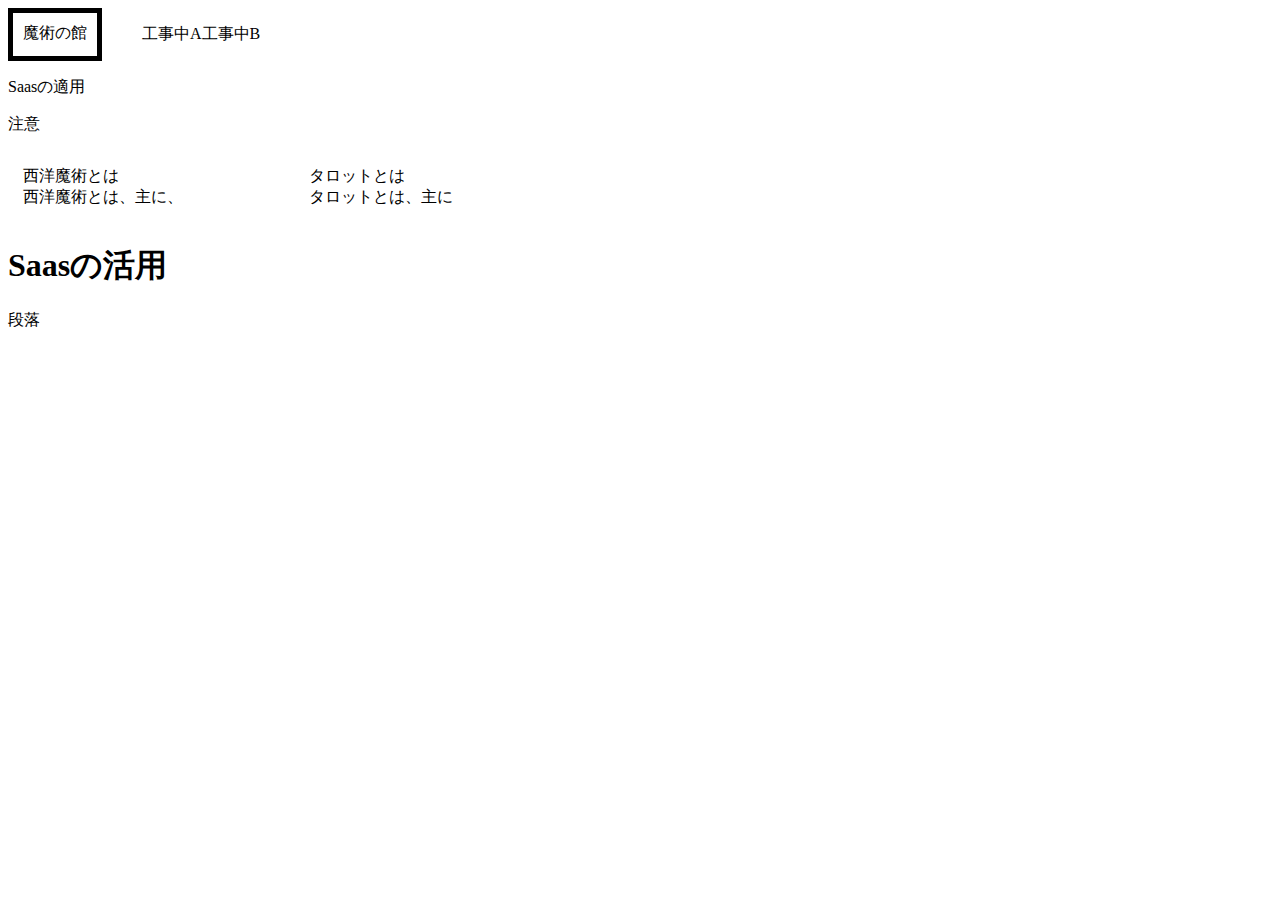
==== Lesson-Saas/index.html @ f39ef0e7 "SaasでWebページの下書きを作った" ====
<!DOCTYPE html>
<html lang="en">
<head>
    <meta charset="UTF-8">
    <meta name="viewport" content="width=device-width, initial-scale=1.0">
    <link rel ="stylesheet" href="main.css">
    <title>Saas活用</title>
</head>
<body class="top">
    <div id="parent">
    <div id="main">
        <section>
            <header>
                <div class="header_icon changing">魔術の館</div>
                <ul id="header_nav">
                <li>工事中A</li>
                <li>工事中B</li>
                </ul>
            </header>
            <p>Saasの適用</p>
            <p class="notes">注意</p>
            <div class="card_area_A">
                <div class="card_parent">
                    <div class="card_title">西洋魔術とは</div>
                    <div class="card_body">西洋魔術とは、主に、</div>
                </div>
                <div class="card_parent">
                    <div class="card_title">タロットとは</div>
                    <div class="card_body">タロットとは、主に</div>
                </div>       
            </div>
        </section>
        <section>
            <h1>Saasの活用</h1>
            <p>段落</p>
        </section>
    </div>
    <div id="side">
        <p>side</p>
    </div>
    </div>

</body>
</html>
---- Lesson-Saas/main.css ----
header {
  display: flex;
}

#parent {
  display: flex;
}

#side {
  width: 300 px;
}
body.top #side {
  display: none;
}

.header_icon {
  border: 5px solid;
  padding: 10px;
  display: inline-block;
}
.header_icon.changing:hover {
  box-shadow: 0 0 10px black;
  transform: rotate(30deg);
}

.card_area_A {
  display: flex;
}
.card_area_A .card_parent {
  width: 20vw;
  margin: 10px;
  padding: 5px;
}
.card_area_A .card_parent .card_title {
  width: 100%;
}
.card_area_A .card_parent .card_body {
  width: 100%;
}

#header_nav {
  display: flex;
  list-style: none;
}/*# sourceMappingURL=main.css.map */
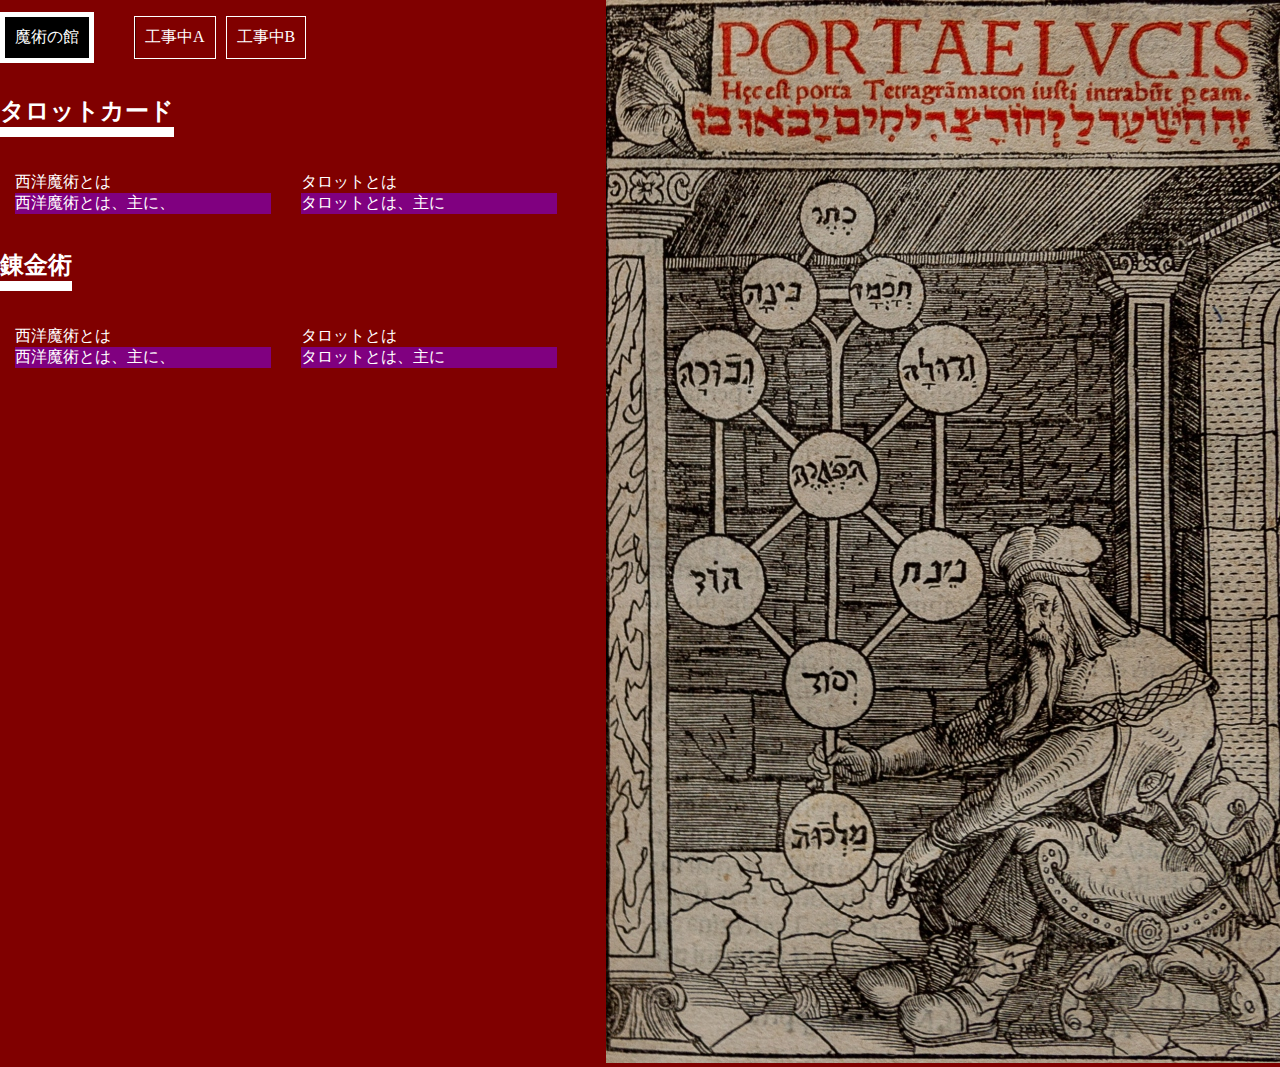
==== commit 80d7eb08: "骨組み" ====
--- a/Lesson-Saas/index.html
+++ b/Lesson-Saas/index.html
@@ -9,16 +9,16 @@
 <body class="top">
     <div id="parent">
     <div id="main">
-        <section>
+     
             <header>
                 <div class="header_icon changing">魔術の館</div>
                 <ul id="header_nav">
-                <li>工事中A</li>
-                <li>工事中B</li>
+                    <li class="slide-bg"><span></span><a>工事中A</a></li>
+                    <li class="slide-bg"><span></span><a>工事中B</a></li>
                 </ul>
             </header>
-            <p>Saasの適用</p>
-            <p class="notes">注意</p>
+            <section>
+            <h2>タロットカード</h2>
             <div class="card_area_A">
                 <div class="card_parent">
                     <div class="card_title">西洋魔術とは</div>
@@ -29,14 +29,24 @@
                     <div class="card_body">タロットとは、主に</div>
                 </div>       
             </div>
-        </section>
+            </section>
         <section>
-            <h1>Saasの活用</h1>
-            <p>段落</p>
+            <h2>錬金術</h1>
+                <div class="card_area_A">
+                    <div class="card_parent">
+                        <div class="card_title">西洋魔術とは</div>
+                        <div class="card_body">西洋魔術とは、主に、</div>
+                    </div>
+                    <div class="card_parent">
+                        <div class="card_title">タロットとは</div>
+                        <div class="card_body">タロットとは、主に</div>
+                    </div>       
+                </div>
+                </section>
         </section>
     </div>
     <div id="side">
-        <p>side</p>
+        <img src="header_img.jpg">
     </div>
     </div>
 
--- a/Lesson-Saas/main.css
+++ b/Lesson-Saas/main.css
@@ -1,22 +1,37 @@
+body {
+  margin: 0;
+  padding: 0;
+  background-color: #800000;
+  color: white;
+}
+
+#side {
+  width: 50vw;
+}
+
 header {
   display: flex;
+  align-items: center;
 }
 
 #parent {
   display: flex;
 }
 
+#main {
+  flex-grow: 1;
+}
+
 #side {
-  width: 300 px;
-}
-body.top #side {
-  display: none;
+  flex-grow: 1;
 }
 
 .header_icon {
   border: 5px solid;
   padding: 10px;
   display: inline-block;
+  background-color: black;
+  color: white;
 }
 .header_icon.changing:hover {
   box-shadow: 0 0 10px black;
@@ -36,9 +51,46 @@
 }
 .card_area_A .card_parent .card_body {
   width: 100%;
+  background-color: purple;
 }
 
 #header_nav {
   display: flex;
   list-style: none;
+  transition: all 0.3s;
+}
+#header_nav li {
+  margin-right: 10px;
+  padding: 10px;
+  border: 1px solid;
+}
+#header_nav li.slide-bg {
+  position: relative;
+  overflow: hidden;
+  z-index: 1;
+}
+#header_nav li.slide-bg span {
+  display: inline-block;
+  width: 100%;
+  height: 100%;
+  background-color: black;
+  position: absolute;
+  top: 0;
+  left: 0;
+  transform: translateX(-100%);
+  transition: transform 0.3s;
+  z-index: -1;
+}
+#header_nav li.slide-bg:hover a {
+  color: white;
+}
+#header_nav li.slide-bg:hover span {
+  transform: none;
+}
+
+h2 {
+  display: inline-block;
+  border-bottom: 10px solid;
+  border-color: white;
+  color: white;
 }/*# sourceMappingURL=main.css.map */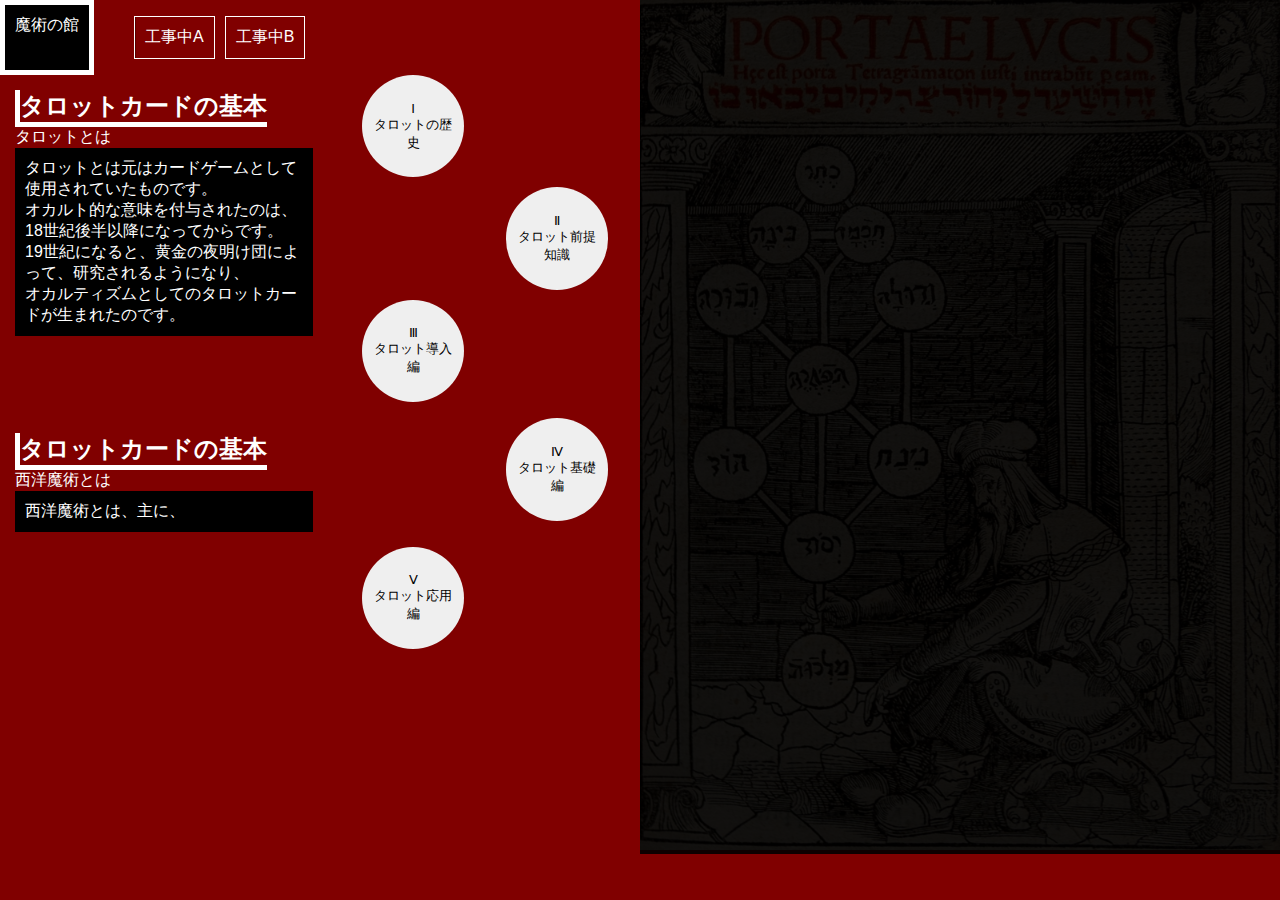
==== commit 0ad051ed: "Saas練習" ====
--- a/Lesson-Saas/index.html
+++ b/Lesson-Saas/index.html
@@ -5,50 +5,73 @@
     <meta name="viewport" content="width=device-width, initial-scale=1.0">
     <link rel ="stylesheet" href="main.css">
     <title>Saas活用</title>
+    
 </head>
-<body class="top">
-    <div id="parent">
-    <div id="main">
+<body id="top">
+   
+    
      
-            <header>
-                <div class="header_icon changing">魔術の館</div>
-                <ul id="header_nav">
-                    <li class="slide-bg"><span></span><a>工事中A</a></li>
-                    <li class="slide-bg"><span></span><a>工事中B</a></li>
-                </ul>
-            </header>
+           
+            <div id="parent">
+                <div id="main">
+                    <header>
+                        <div class="header_icon changing">魔術の館</div>
+                        <ul id="header_nav">
+                            <li class="slide-bg"><span></span><a>工事中A</a></li>
+                            <li class="slide-bg"><span></span><a>工事中B</a></li>
+                        </ul>
+                    </header>
             <section>
-            <h2>タロットカード</h2>
+            
             <div class="card_area_A">
+                
                 <div class="card_parent">
-                    <div class="card_title">西洋魔術とは</div>
-                    <div class="card_body">西洋魔術とは、主に、</div>
-                </div>
-                <div class="card_parent">
-                    <div class="card_title">タロットとは</div>
-                    <div class="card_body">タロットとは、主に</div>
-                </div>       
+                    <h2>タロットカードの基本</h2>
+                    <div class="card_title">タロットとは
+                    </div>
+                    <div class="card_body">タロットとは元はカードゲームとして使用されていたものです。<br>
+                    オカルト的な意味を付与されたのは、18世紀後半以降になってからです。<br>
+                    19世紀になると、黄金の夜明け団によって、研究されるようになり、<br>
+                    オカルティズムとしてのタロットカードが生まれたのです。</div>
+                </div>     
+                <div class="parent_circle_buttons">
+                    <button class="circle">I<br>タロットの歴史</button>
+                    <button class="empty"></button>
+                    <button class="empty"></button>
+                    <button class="circle">Ⅱ<br>タロット前提知識</button>
+                    <button class="circle">Ⅲ<br>タロット導入編</button>
+                    <button class="empty"></button>
+                    <button class="empty"></button>
+                </div> 
             </div>
             </section>
         <section>
-            <h2>錬金術</h1>
+            
                 <div class="card_area_A">
                     <div class="card_parent">
+                        <h2>タロットカードの基本</h1>
                         <div class="card_title">西洋魔術とは</div>
                         <div class="card_body">西洋魔術とは、主に、</div>
                     </div>
-                    <div class="card_parent">
-                        <div class="card_title">タロットとは</div>
-                        <div class="card_body">タロットとは、主に</div>
-                    </div>       
+                    <div class="parent_circle_buttons">
+                        <button class="empty"></button>
+                        <button class="circle">Ⅳ<br>タロット基礎編</button>
+                        <button class="empty"></button>
+                        <button class="empty"></button>
+                        <button class="circle">Ⅴ<br>タロット応用編</button>
+                    </div> 
+                     
                 </div>
                 </section>
         </section>
     </div>
     <div id="side">
-        <img src="header_img.jpg">
-    </div>
+        <div class="cover-slide inview">
+            <img class="img_zoom" src="header_img.jpg">
+        </div>
     </div>
 
+    </div>
+    
 </body>
 </html>--- a/Lesson-Saas/main.css
+++ b/Lesson-Saas/main.css
@@ -1,17 +1,79 @@
+@charset "UTF-8";
+#top .card_parent {
+  margin-right: 5vw;
+}
+
 body {
   margin: 0;
   padding: 0;
   background-color: #800000;
   color: white;
+  font-family: "ヒラギノ角ゴシック", "Hiragino Sans", "メイリオ", Meiryo, "Arial", sans-serif;
 }
 
-#side {
-  width: 50vw;
+.cover-slide {
+  position: relative;
+}
+.cover-slide img {
+  width: 100%;
+  overflow: hidden;
+}
+.cover-slide::after {
+  content: "";
+  position: absolute;
+  z-index: 2;
+  top: 0;
+  left: 0;
+  right: 0;
+  bottom: 0;
+  background-color: rgba(0, 0, 0, 0.9);
+}
+.cover-slide.inview::after {
+  animation-name: kf-cover-slide;
+  animation-duration: 2s;
+  animation-timing-function: ease-in-out;
+  animation-fill-mode: forwards;
 }
 
+.img_zoom {
+  opacity: 0;
+}
+.inview .img_zoom {
+  opacity: 1;
+  animation-name: kf-img-show;
+  animation-duration: 2s;
+  animation-timing-function: ease-in-out;
+  animation-fill-mode: forwards;
+}
+
+@keyframes kf-cover-slide {
+  0% {
+    left: 0;
+    right: 100%;
+  }
+  50% {
+    left: 25%;
+    right: 50%;
+  }
+  100% {
+    left: 100%;
+    right: 0;
+  }
+}
+@keyframes kf-img-show {
+  0% {
+    opacity: 0;
+  }
+  50% {
+    opacity: 0;
+  }
+  100% {
+    opacity: 1;
+  }
+}
 header {
   display: flex;
-  align-items: center;
+  align-items: left;
 }
 
 #parent {
@@ -20,10 +82,13 @@
 
 #main {
   flex-grow: 1;
+  box-sizing: content-box;
+  width: 50vw;
 }
 
 #side {
   flex-grow: 1;
+  width: 50vw;
 }
 
 .header_icon {
@@ -42,7 +107,7 @@
   display: flex;
 }
 .card_area_A .card_parent {
-  width: 20vw;
+  width: 50%;
   margin: 10px;
   padding: 5px;
 }
@@ -51,7 +116,20 @@
 }
 .card_area_A .card_parent .card_body {
   width: 100%;
-  background-color: purple;
+  background-color: black;
+  padding: 10px;
+}
+.card_area_A .card_parent .title_image img {
+  width: 50%;
+}
+.card_area_A .card_parent h2 {
+  display: inline-block;
+  border-width: 0px 0px 5px 5px;
+  border-color: white;
+  border-style: solid;
+  color: white;
+  padding: 0;
+  margin: 0;
 }
 
 #header_nav {
@@ -88,9 +166,24 @@
   transform: none;
 }
 
-h2 {
-  display: inline-block;
-  border-bottom: 10px solid;
-  border-color: white;
-  color: white;
+.parent_circle_buttons {
+  display: grid;
+  grid-template-columns: 1fr 1fr;
+  gap: 10px;
+  width: 50%;
+}
+.parent_circle_buttons button.circle {
+  border-radius: 50%;
+  width: 8vw;
+  height: 8vw;
+  outline: none;
+  border: none;
+  box-shadow: none;
+}
+.parent_circle_buttons button.empty {
+  visibility: hidden;
+}
+
+.no {
+  display: none;
 }/*# sourceMappingURL=main.css.map */